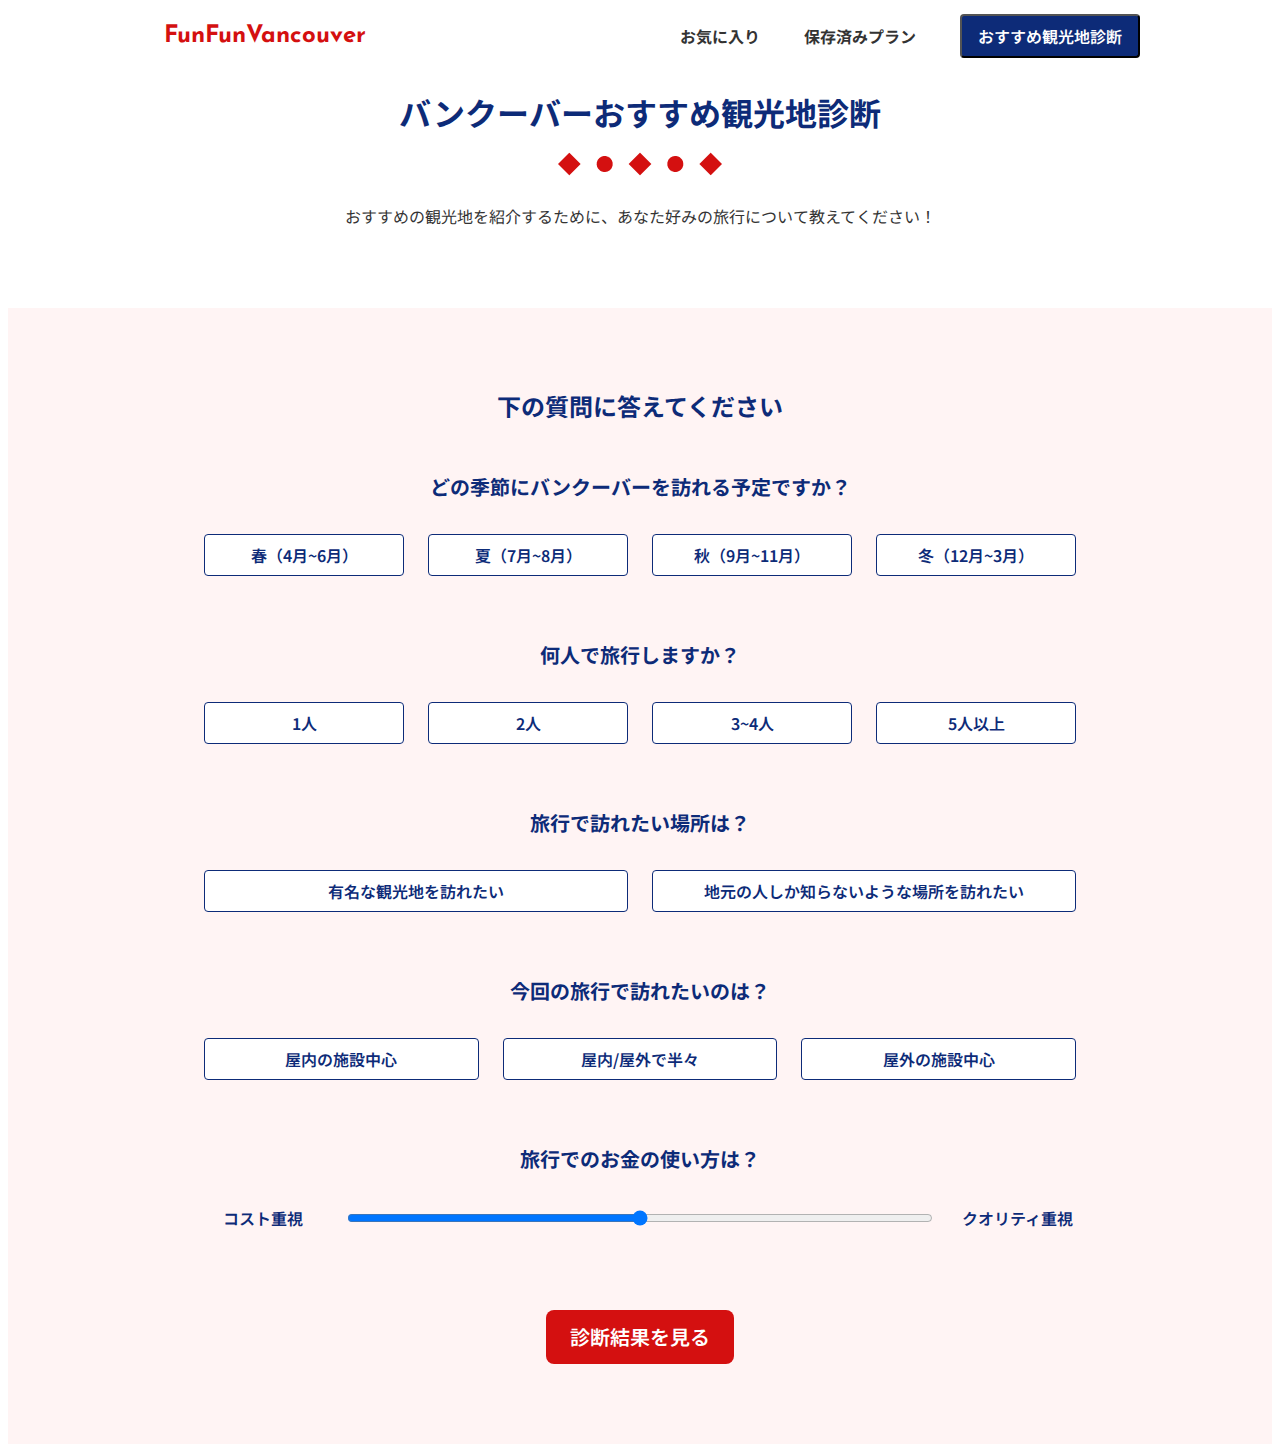
==== index.html @ cf5dabcc "課題アップロード" ====
<!DOCTYPE html>
<html lang="ja">
<head>
    <meta charset="UTF-8">
    <meta name="viewport" content="width=device-width, initial-scale=1.0">
    <title>FunFunVancouver</title>
    <link rel="stylesheet" href="style.css">
    <script src="https://ajax.googleapis.com/ajax/libs/jquery/3.4.1/jquery.min.js"></script>
    <link rel="stylesheet" href="https://cdnjs.cloudflare.com/ajax/libs/font-awesome/6.0.0-beta3/css/all.min.css">
    <link rel="preconnect" href="https://fonts.googleapis.com">
    <link rel="preconnect" href="https://fonts.googleapis.com">
    <link rel="preconnect" href="https://fonts.gstatic.com" crossorigin>
    <link href="https://fonts.googleapis.com/css2?family=Josefin+Sans:ital,wght@0,100..700;1,100..700&family=Noto+Sans+JP:wght@100..900&display=swap" rel="stylesheet">
</head>
<body>
    
    <header>
        <div class="header-container">
            <div class="logo">FunFunVancouver</div>
            <div class="links">
                <a href="" id="fav" class="menu">お気に入り</a>
                <a href="" id="save" class="menu">保存済みプラン</a>
                <button class="blue-btn sm">おすすめ観光地診断</button>
            </div>
        </div>
    </header>

    <main class="section">
        <div class="heading-area">
            <h2>バンクーバーおすすめ観光地診断</h2>
            <img src="img/line.png" alt="" class="underline">
        </div>
        <div class="container">
            <p>おすすめの観光地を紹介するために、あなた好みの旅行について教えてください！</p>
        </div>
    </main>

    <div>
        <div id="diagnosis" class="section">
            <h3>下の質問に答えてください</h3>
            <div class="questions">
                <div id="season" class="question">
                    <h4>どの季節にバンクーバーを訪れる予定ですか？</h4>
                    <div class="answers">
                        <button id="spring" class="season-answer white-btn sm">春（4月~6月）</button>
                        <button id="summer" class="season-answer white-btn sm">夏（7月~8月）</button>
                        <button id="fall" class="season-answer white-btn sm">秋（9月~11月）</button>
                        <button id="winter" class="season-answer white-btn sm">冬（12月~3月）</button>
                    </div>
                </div>
                <div id="number" class="question">
                    <h4>何人で旅行しますか？</h4>
                    <div class="answers">
                        <button id="1" class="number-answer white-btn sm">1人</button>
                        <button id="2" class="number-answer white-btn sm">2人</button>
                        <button id="3-4" class="number-answer white-btn sm">3~4人</button>
                        <button id="5" class="number-answer white-btn sm">5人以上</button>
                    </div>
                </div>
                <div id="popularity" class="question">
                    <h4>旅行で訪れたい場所は？</h4>
                    <div class="answers">
                        <button id="popular" class="popularity-answer white-btn sm">有名な観光地を訪れたい</button>
                        <button id="local" class="popularity-answer white-btn sm">地元の人しか知らないような場所を訪れたい</button>
                    </div>
                </div>
                <div id="inout" class="question">
                    <h4>今回の旅行で訪れたいのは？</h4>
                    <div class="answers">
                        <button id="indoor" class="inout-answer white-btn sm">屋内の施設中心</button>
                        <button id="both" class="inout-answer white-btn sm">屋内/屋外で半々</button>
                        <button id="outdoor" class="inout-answer white-btn sm">屋外の施設中心</button>
                    </div>
                </div>
                <div id="cost" class="question">
                    <h4>旅行でのお金の使い方は？</h4>
                    <div class="answers">
                        <p class="label">コスト重視</p>
                        <input type="range" id="inputSlideBar" min="-2" max="2" step="1" class="cost-answer">
                        <p class="label">クオリティ重視</p>
                        <!-- <span id="sliderValue">0</span> スライダーの値を表示するための要素 -->
                    </div>
                </div>
            </div>
            <button id="send" class="red-btn md">診断結果を見る</button>
        </div>
    </div>
    <div id="results" class="results">
        <div class="result-title section">
            <div class="heading-area">
                <h2>バンクーバーおすすめ観光地診断結果</h2>
                <img src="img/line.png" alt="" class="underline">
            </div>
            <div class="container">
                <p>診断の結果、あなたにぴったりの観光地が <span id="hit">0</span> 件見つかりました！<br>気に入った観光地は、ハートマークを押して「お気に入り」に登録してください。</p>
            </div>
            <button id="reset" class="red-btn md">診断をやり直す</button>
        </div>

        <div class="results-area section">
            <div class="landmarks">
                <h3>観光スポット・有名建造物</h3>

                <div class="result-cards">

                    <div target="_blank" id="01" class="card">
                        <div class="photo-container">
                            <a href="https://maps.app.goo.gl/XJJSdgzW3j1LAUxw6" target="_blank">
                                <img src="img/01.jpeg" alt="" class="photo">
                            </a>
                        </div>
                        <div class="text-area">
                            <a href="https://maps.app.goo.gl/XJJSdgzW3j1LAUxw6" target="_blank">
                                <h5>スタンレーパーク</h5>
                            </a>
                            <p class="explanation"></p>説明文を入れる</p>
                            <i class="fa-regular fa-heart fa-lg"></i>
                        </div>
                    </div>

                    <div target="_blank" id="02" class="card">
                        <div class="photo-container">
                            <a href="https://maps.app.goo.gl/cJMAR6Ba4x7w5reG6" target="_blank">
                                <img src="img/02.jpeg" alt="" class="photo">
                            </a>
                        </div>
                        <div class="text-area">
                            <a href="https://maps.app.goo.gl/cJMAR6Ba4x7w5reG6" target="_blank">
                                <h5>グランビルアイランド</h5>
                            </a>
                            <p class="explanation"></p>説明文を入れる</p>
                            <i class="fa-regular fa-heart fa-lg"></i>
                        </div>
                    </div>

                    <div target="_blank" id="03" class="card">
                        <div class="photo-container">
                            <a href="https://maps.app.goo.gl/7cHusRfnnLgpP7Nz5" target="_blank">
                                <img src="img/03.jpg" alt="" class="photo">
                            </a>
                        </div>
                        <div class="text-area">
                            <a href="https://maps.app.goo.gl/7cHusRfnnLgpP7Nz5" target="_blank">
                                <h5>グラウスマウンテン</h5>
                            </a>
                            <p class="explanation"></p>説明文を入れる</p>
                            <i class="fa-regular fa-heart fa-lg"></i>
                        </div>
                    </div>

                    <div target="_blank" id="04" class="card">
                        <div class="photo-container">
                            <a href="https://maps.app.goo.gl/YA7b1hF8b9wbeeybA" target="_blank">
                                <img src="img/04.jpeg" alt="" class="photo">
                            </a>
                        </div>
                        <div class="text-area">
                            <a href="https://maps.app.goo.gl/YA7b1hF8b9wbeeybA" target="_blank">
                                <h5>ギャスタウン</h5>
                            </a>
                            <p class="explanation"></p>説明文を入れる</p>
                            <i class="fa-regular fa-heart fa-lg"></i>
                        </div>
                    </div>

                    <div target="_blank" id="05" class="card">
                        <div class="photo-container">
                            <a href="https://maps.app.goo.gl/e4futCwbcYMM9DxZ9" target="_blank">
                                <img src="img/05.jpeg" alt="" class="photo">
                            </a>
                        </div>
                        <div class="text-area">
                            <a href="https://maps.app.goo.gl/e4futCwbcYMM9DxZ9" target="_blank">
                                <h5>キャピラノ吊橋公園</h5>
                            </a>
                            <p class="explanation"></p>説明文を入れる</p>
                            <i class="fa-regular fa-heart fa-lg"></i>
                        </div>
                    </div>

                    <div target="_blank" id="06" class="card">
                        <div class="photo-container">
                            <a href="https://maps.app.goo.gl/XJJSdgzW3j1LAUxw6" target="_blank">
                                <img src="img/06.jpeg" alt="" class="photo">
                            </a>
                        </div>
                        <div class="text-area">
                            <a href="https://maps.app.goo.gl/XJJSdgzW3j1LAUxw6" target="_blank">
                                <h5>バンクーバー水族館</h5>
                            </a>
                            <p class="explanation"></p>説明文を入れる</p>
                            <i class="fa-regular fa-heart fa-lg"></i>
                        </div>
                    </div>

                    <div target="_blank" id="07" class="card">
                        <div class="photo-container">
                            <a href="https://maps.app.goo.gl/SdhEVfvVFZbCuA3k6" target="_blank">
                                <img src="img/07.jpg" alt="" class="photo">
                            </a>
                        </div>
                        <div class="text-area">
                            <a href="https://maps.app.goo.gl/SdhEVfvVFZbCuA3k6" target="_blank">
                                <h5>サイエンスワールド</h5>
                            </a>
                            <p class="explanation"></p>説明文を入れる</p>
                            <i class="fa-regular fa-heart fa-lg"></i>
                        </div>
                    </div>

                    <div target="_blank" id="08" class="card">
                        <div class="photo-container">
                            <a href="https://maps.app.goo.gl/iu1g3Yu4DLtqGYPN6" target="_blank">
                                <img src="img/08.jpeg" alt="" class="photo">
                            </a>
                        </div>
                        <div class="text-area">
                            <a href="https://maps.app.goo.gl/iu1g3Yu4DLtqGYPN6" target="_blank">
                                <h5>クイーンエリザベス公園</h5>
                            </a>
                            <p class="explanation"></p>説明文を入れる</p>
                            <i class="fa-regular fa-heart fa-lg"></i>
                        </div>
                    </div>

                    <div target="_blank" id="09" class="card">
                        <div class="photo-container">
                            <a href="https://maps.app.goo.gl/yZom97yJSFiwLPYu6" target="_blank">
                                <img src="img/09.jpeg" alt="" class="photo">
                            </a>
                        </div>
                        <div class="text-area">
                            <a href="https://maps.app.goo.gl/yZom97yJSFiwLPYu6" target="_blank">
                                <h5>ライトハウスパーク</h5>
                            </a>
                            <p class="explanation"></p>説明文を入れる</p>
                            <i class="fa-regular fa-heart fa-lg"></i>
                        </div>
                    </div>

                    <div target="_blank" id="10" class="card">
                        <div class="photo-container">
                            <a href="https://maps.app.goo.gl/sTX2BWvFrswKT4Ww6" target="_blank">
                                <img src="img/10.jpeg" alt="" class="photo">
                            </a>
                        </div>
                        <div class="text-area">
                            <a href="https://maps.app.goo.gl/sTX2BWvFrswKT4Ww6" target="_blank">
                                <h5>バンクーバー展望台</h5>
                            </a>
                            <p class="explanation"></p>説明文を入れる</p>
                            <i class="fa-regular fa-heart fa-lg"></i>
                        </div>
                    </div>
                </div>
            </div>
        </div>
    </div>


    <script>

        $(document).ready(function() {

        //----------------------ここから見た目の装飾系----------------------
        //ボタンのクリックアクション
        $('.season-answer').click(function() {
            $('.season-answer').removeClass('selected'); // すべてのボタンからselectedクラスを削除
            $(this).addClass('selected'); // クリックされたボタンにselectedクラスを追加
        });
        $('.number-answer').click(function() {
            $('.number-answer').removeClass('selected'); // すべてのボタンからselectedクラスを削除
            $(this).addClass('selected'); // クリックされたボタンにselectedクラスを追加
        });
        $('.popularity-answer').click(function() {
            $('.popularity-answer').removeClass('selected'); // すべてのボタンからselectedクラスを削除
            $(this).addClass('selected'); // クリックされたボタンにselectedクラスを追加
        });
        $('.inout-answer').click(function() {
            $('.inout-answer').removeClass('selected'); // すべてのボタンからselectedクラスを削除
            $(this).addClass('selected'); // クリックされたボタンにselectedクラスを追加
        });

        //お気に入りアイコンのクリックアクション
        $(".fa-heart").on("click", function(){
            $(this).toggleClass("fa-regular fa-solid");
        });


        
        //----------------------ここからフィルタリング機能----------------------
        //1.配列を定義
        const array = [
            { no: '01', name: 'スタンレーパーク', seasons: [{ season: "spring" }, { season: "summer" }, { season: "fall" }], numbers: [{ number: "1" }, { number: "2" }, { number: "3-4" }, {number: "5"}], popularity: 'popular', inout: "outdoor", cost: '-2' },
            { no: '02', name: 'グランビルアイランド', seasons: [{ season: "spring" }, { season: "summer" }, { season: "fall" }, { season: "winter" }], numbers: [{ number: "1" }, { number: "2" }, { number: "3-4" }, {number: "5"}], popularity: 'popular', inout: "both", cost: '-2' },
            { no: '03', name: 'グラウスマウンテン', seasons: [{ season: "spring" }, { season: "summer" }, { season: "fall" }], numbers: [{ number: "1" }, { number: "2" }, { number: "3-4" }, {number: "5"}], popularity: 'local', inout: "outdoor", cost: '2' },
            { no: '04', name: 'ギャスタウン', seasons: [{ season: "spring" }, { season: "summer" }, { season: "fall" }, { season: "winter" }], numbers: [{ number: "1" }, { number: "2" }, { number: "3-4" }, {number: "5"}], popularity: 'popular', inout: "both", cost: '-2' },
            { no: '05', name: 'キャピラノ吊橋公園', seasons: [{ season: "spring" }, { season: "summer" }, { season: "fall" }], numbers: [{ number: "1" }, { number: "2" }, { number: "3-4" }, {number: "5"}], popularity: 'popular', inout: "outdoor", cost: '2' },
            { no: '06', name: 'バンクーバー水族館', seasons: [{ season: "spring" }, { season: "summer" }, { season: "fall" }, { season: "winter" }], numbers: [{ number: "1" }, { number: "2" }, { number: "3-4" }, {number: "5"}], popularity: 'local', inout: "indoor", cost: '1' },
            { no: '07', name: 'サイエンスワールド', seasons: [{ season: "spring" }, { season: "summer" }, { season: "fall" }, { season: "winter" }], numbers: [{ number: "1" }, { number: "2" }, { number: "3-4" }, {number: "5"}], popularity: 'local', inout: "indoor", cost: '1' },
            { no: '08', name: 'クイーンエリザベス公園', seasons: [{ season: "spring" }, { season: "summer" }, { season: "fall" }], numbers: [{ number: "1" }, { number: "2" }, { number: "3-4" }, {number: "5"}], popularity: 'popular', inout: "outdoor", cost: '-2' },
            { no: '09', name: 'ライトハウスパーク', seasons: [{ season: "spring" }, { season: "summer" }, { season: "fall" }], numbers: [{ number: "1" }, { number: "2" }, { number: "3-4" }, {number: "5"}], popularity: 'local', inout: "outdoor", cost: '-2' },
            { no: '10', name: 'バンクーバー展望台', seasons: [{ season: "spring" }, { season: "summer" }, { season: "fall" }, { season: "winter" }], numbers: [{ number: "1" }, { number: "2" }, { number: "3-4" }, {number: "5"}], popularity: 'popular', inout: "indoor", cost: '1' },
        ];

        //2.フィルターを関数化
        let seasonSelected = "";
        let numberSelected = "";
        let popularitySelected = "";
        let inoutSelected = "";
        let costSelected = "";

        function filterBySeason(season) {
            seasonSelected = array.filter(item => item.seasons.some(s => s.season === season));
            console.log(seasonSelected);
        }

        function filterByNumber(number) {
            numberSelected = array.filter(n => n.numbers && n.numbers.some(s => s.number === number));
            console.log(numberSelected);
        }

        function filterByPopularity(popularity) {
            popularitySelected = array.filter(item => item.popularity === popularity);
            console.log(popularitySelected);
        }

        function filterByInOut(inout) {
            inoutSelected = array.filter(item => {
                if (inout === "indoor") {
                    return item.inout === "indoor" || item.inout === "both";
                } else if (inout === "outdoor") {
                    return item.inout === "outdoor" || item.inout === "both";
                } else {
                    return item.inout === "outdoor" || "both" || "indoor";
                }
            });
            console.log(inoutSelected);
        }

        function filterByCost(cost) {
            const numericCost = parseInt(cost, 10); // 文字列のコスト値を数値に変換
            costSelected = array.filter(item => parseInt(item.cost, 10) <= numericCost); // 数値に変換されたコスト値以下の全アイテムをフィルタリング
            console.log(costSelected); // フィルタリングされた結果をコンソールに出力
        }

        //3.クリックイベントを追加
        $(".season-answer").on("click", function() {
            filterBySeason(this.id);
        });

        $(".number-answer").on("click", function() {
            filterByNumber(this.id);
        });

        $(".popularity-answer").on("click", function() {
            filterByPopularity(this.id);
        });

        $(".inout-answer").on("click", function() {
            filterByInOut(this.id);
        });

        $("#inputSlideBar").on("input", function() {
            let inputValue = $(this).val();
            $("#sliderValue").text(inputValue);
            filterByCost(inputValue);
        });

        //4.診断結果の配列を作る
        $("#send").on("click", function() {
            $('#results').slideDown();
            let filteredArray = array.filter(item => 
                (seasonSelected.includes(item) || !seasonSelected.length) &&
                (numberSelected.includes(item) || !numberSelected.length) &&
                (popularitySelected.includes(item) || !popularitySelected.length) &&
                (inoutSelected.includes(item) || !inoutSelected.length) &&
                (costSelected.includes(item) || !costSelected.length)
            );

            console.log(filteredArray);
            var n = filteredArray.length;
            $("#hit").html(n);

            $(".card").css("display", "none"); // 全てのカードを非表示にする
            for (let i = 0; i < n; i++) {
                $(`#${filteredArray[i].no}`).css("display", "block"); // filteredArrayに含まれる要素のみ表示する
            }
            $('html, body').animate({
                scrollTop: $('#results').offset().top
            }, 500);
        });

        //----------------------ここから診断結果リセット----------------------
        $("#reset").on("click", function(){
            // すべてのボタンからselectedクラスを削除
            $('.season-answer').removeClass('selected');
            $('.number-answer').removeClass('selected');
            $('.popularity-answer').removeClass('selected');
            $('.inout-answer').removeClass('selected');
            
            // スライダーの値をリセット
            $('#inputSlideBar').val(0);

            $('#results').slideUp(500, function() { // #resultsエリアをスライドアップして隠す
            $('html, body').animate({ scrollTop: 0 }, 500); // トップに遷移する処理
        });
        })
    
    });

        
    </script>
</body>
</html>
---- style.css ----
h1 {
    font-family: "Noto Sans JP", sans-serif;
    font-size: 48px;
    line-height: 150%;
    text-align: center;
    color: #0D2B78;
    margin: 0;
}
h2 {
    font-family: "Noto Sans JP", sans-serif;
    font-size: 32px;
    line-height: 150%;
    text-align: center;
    color: #0D2B78;
    margin: 0;
}
h3 {
    font-family: "Noto Sans JP", sans-serif;
    font-size: 24px;
    line-height: 150%;
    text-align: center;
    color: #0D2B78;
    margin: 0;
}
h4 {
    font-family: "Noto Sans JP", sans-serif;
    font-size: 20px;
    line-height: 150%;
    text-align: center;
    color: #0D2B78;
    margin: 0;
}
h5 {
    font-family: "Noto Sans JP", sans-serif;
    font-size: 18px;
    line-height: 150%;
    color: #0D2B78;
    margin: 0;
}
p {
    font-family: "Noto Sans JP", sans-serif;
    font-size: 16px;
    line-height: 150%;
    text-align: center;
    color: #333333;
    margin: 0;
}
.caption {
    font-family: "Noto Sans JP", sans-serif;
    font-size: 12px;
    line-height: 150px;
    color: #333333;
}


header {
    position: fixed; /*** ← fixedで固定 ***/
    top: 0; 
    left: 0; 
    width: 100%;
    height: 72px;
    align-items: center;
    background-color: white;
}
.header-container {
    margin: 0 auto;
    padding: 14px;
    max-width: 1000px;
    display: flex;
    justify-content: space-between;
    align-items: center;
}
.logo {
    font-size: 24px;
    font-weight: 700;
    color: #D41010;
    font-family: "Josefin Sans", sans-serif;
    margin: 0 24px;
}
a {
    font-family: "Noto Sans JP", sans-serif;
    text-decoration: none;
    color: #333333;
    margin-right: 40px;
}
.menu {
    font-size: 16px;
    line-height: 150%;
    font-weight: 700;
}

button:hover {
    cursor: pointer;
}
.blue-btn {
    font-family: "Noto Sans JP", sans-serif;
    color: white;
    background-color: #0D2B78;
}
.white-btn {
    font-family: "Noto Sans JP", sans-serif;
    color: #0D2B78;
    background-color: white;
    border: solid #0D2B78 1px;
}
.red-btn {
    font-family: "Noto Sans JP", sans-serif;
    color: white;
    background-color: #D41010;
    display: block;
    margin: auto;
    margin-top: 80px;
}
.sm {
    font-weight: 600;
    font-size: 16px;
    line-height: 150%;
    padding: 8px 16px;
    border-radius: 4px;
}
.sm:hover {
    opacity: 70%;
}
.md {
    font-weight: 600;
    font-size: 20px;
    line-height: 150%;
    padding: 12px 24px;
    border-radius: 8px;
    border: none;
}
.md:hover {
    opacity: 70%;
}
/* 選択されたボタンのスタイル */
.selected {
    background-color: #0D2B78; /* 好みの色に変更 */
    color: #fff; /* テキスト色も変更 */
}


#diagnosis {
    margin: auto;
    background-color: #FFF4F4;
}
.heading-area {
    text-align: center;
    gap: 16px;
    margin-bottom: 24px;
}
.underline {
    margin-top: 16px;
}
.section {
    padding: 80px 40px;
}
.questions {
    max-width: 872px;
    margin: 48px auto;
     padding: 0 24px;
}
.question {
    width: 100%;
    margin-bottom: 64px;
}
.answers {
    margin-top: 32px;
    gap: 24px;
    display: flex;
}

.season-answer, .number-answer {
    width: 25%;
}
.popularity-answer {
    width: 50%;
}
.inout-answer {
    width: 33%;
}
.cost-answer {
    width: 600px;
}
.label {
    width: 120px;
    font-weight: 600;
    color: #0D2B78;
}

#results {
    display: none;
}
.results-area {
    background-color: #FFF4F4;
}
#hit {
    font-weight: 600;
    font-size: 20px;
    color: #D41010;
}
.result-cards {
    width: 1000px;
    margin: auto;
    margin-top: 64px;
    display: grid;
    grid-template-columns: 30% 30% 30%;
    grid-template-rows: 362px 362px;
    gap: 40px;
    justify-content: space-between
}
.card {
    width: 100%;
    height: 362px;
    background-color: white;
    border-radius: 8px;
    overflow: hidden;
    position: relative;
    box-shadow: 0px 4px 8px 3px rgba(0, 0, 0, 0.15), 0px 1px 3px 0px rgba(0, 0, 0, 0.30);
}
.card:hover {
    box-shadow: 0px 0px 0px 0px rgba(0, 0, 0, 0.15), 0px 1px 3px 0px rgba(0, 0, 0, 0.30);
}
.text-area {
    padding: 16px;
    gap: 16px;
    display: flex;
    flex-direction: column;
    align-items: flex-start;
}
.explanation {
    text-align: left;
}
.photo-container {
    height: 196px;
    width: 100%;
    overflow: hidden;
}
.photo {
    height: 196px;
    width: 100%;
    align-self: stretch;
    border-radius: 8px 8px 0px 0px;
    transition: transform .6s ease; /* ゆっくり変化させる */
}
.card:hover .photo {
    transform: scale(1.2); /* 拡大 */
}
.photo:hover {
    opacity: 70%;
}
h5:hover{
    text-decoration: underline;
}

.fa-heart {
    position: absolute;
    right: 16px;
    bottom: 138px; 
}
.fa-heart:hover {
    cursor: pointer;
}
.fa-solid {
    color: #D41010;

}
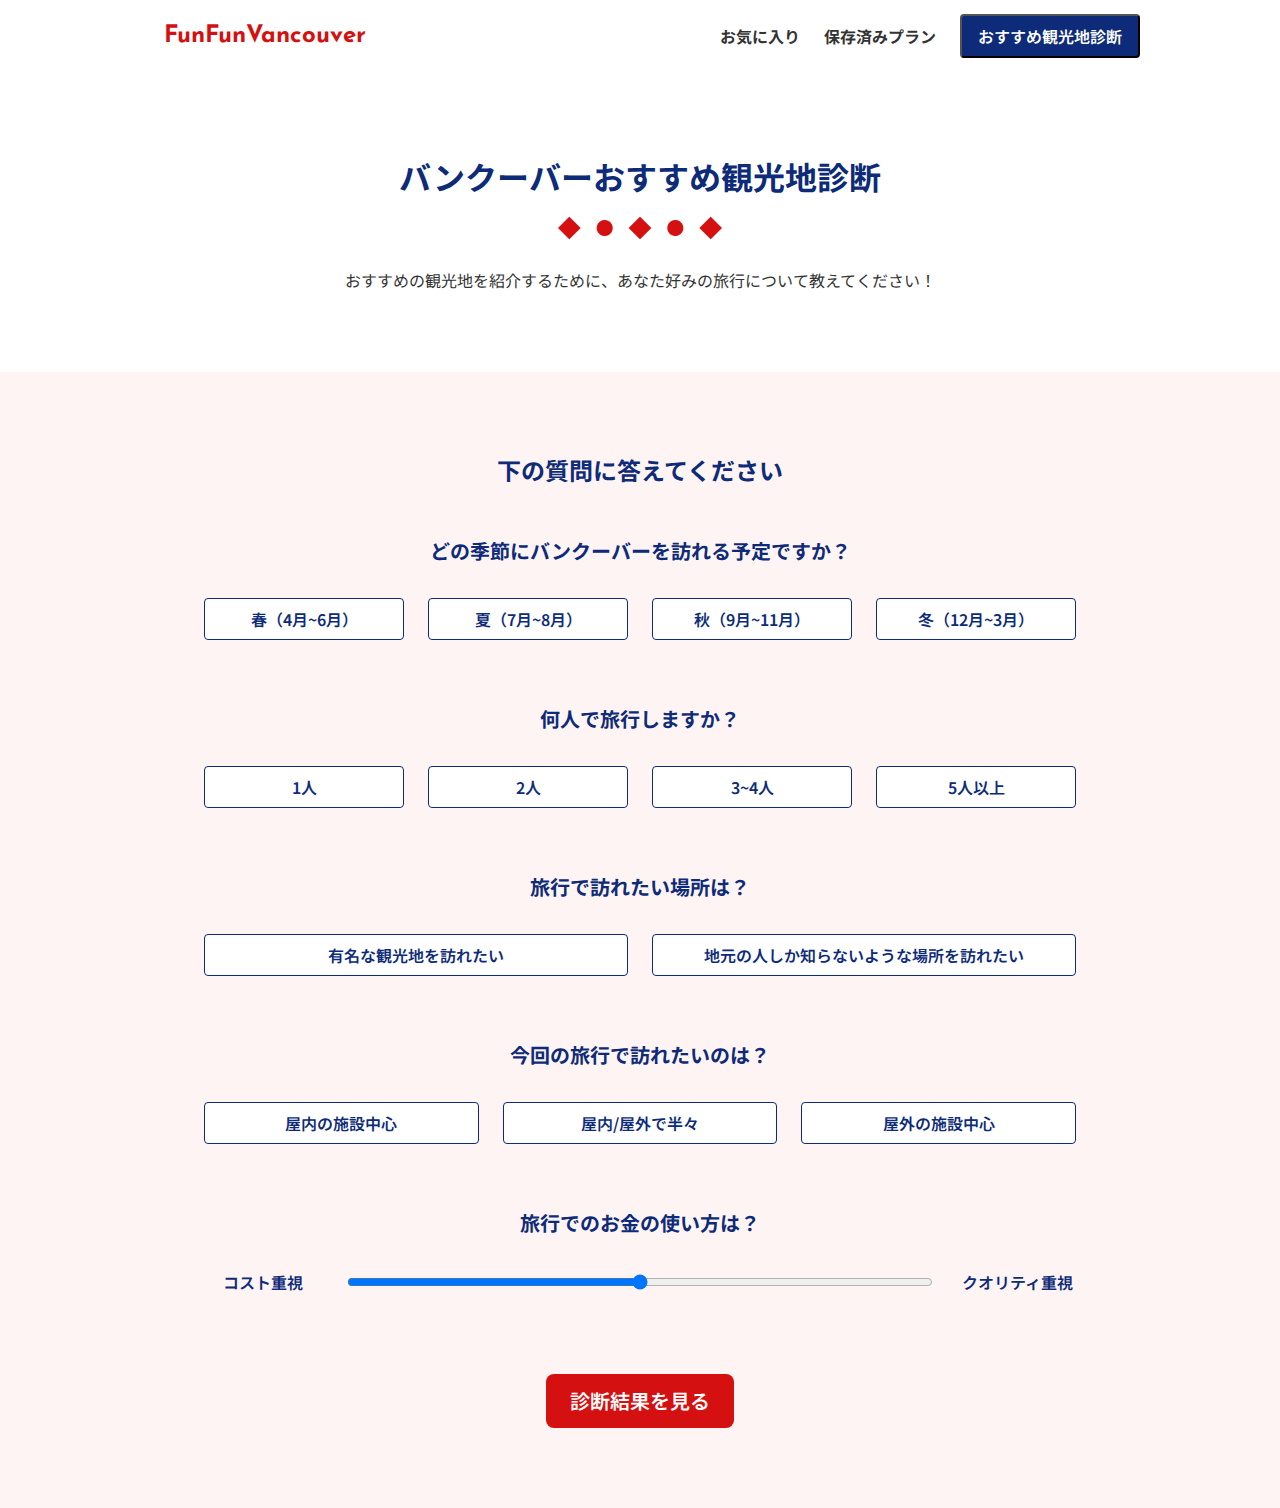
==== commit f17b5a7f: "お気に入り機能の追加（途中）" ====
--- a/index.html
+++ b/index.html
@@ -16,9 +16,16 @@
     
     <header>
         <div class="header-container">
-            <div class="logo">FunFunVancouver</div>
+            <a href="index.html">
+                <div class="logo">FunFunVancouver</div>
+            </a>
             <div class="links">
-                <a href="" id="fav" class="menu">お気に入り</a>
+                <div id="fav" class="menu">
+                    <a href="fav.html" id="">お気に入り</a>
+                    <div id="fav_count" class="">
+                        <p class="caption">0</p>
+                    </div>
+                </div>
                 <a href="" id="save" class="menu">保存済みプラン</a>
                 <button class="blue-btn sm">おすすめ観光地診断</button>
             </div>
@@ -282,8 +289,24 @@
         });
 
         //お気に入りアイコンのクリックアクション
+        let fav = 0;
         $(".fa-heart").on("click", function(){
             $(this).toggleClass("fa-regular fa-solid");
+            // アイコンが「fa-solid」に変更されたときだけ、お気に入りの数を増やす
+            if ($(this).hasClass("fa-solid")) {
+                fav++;
+            } else {
+                fav--;
+            }
+
+            if (fav>0){
+                $("#fav_count").css("display", "block");
+                $("#fav_count p").html(fav);
+            } else {
+                $("#fav_count").css("display", "none");
+            }
+            
+            console.log(fav);
         });
 
 
--- a/style.css
+++ b/style.css
@@ -48,11 +48,16 @@
 .caption {
     font-family: "Noto Sans JP", sans-serif;
     font-size: 12px;
-    line-height: 150px;
-    color: #333333;
-}
-
-
+    line-height: 120%;
+    color: white;
+}
+
+body {
+    margin: 0px;
+}
+main {
+    margin-top: 72px;
+}
 header {
     position: fixed; /*** ← fixedで固定 ***/
     top: 0; 
@@ -61,6 +66,7 @@
     height: 72px;
     align-items: center;
     background-color: white;
+    z-index: 1;
 }
 .header-container {
     margin: 0 auto;
@@ -72,22 +78,42 @@
 }
 .logo {
     font-size: 24px;
+    line-height: 100%;
     font-weight: 700;
     color: #D41010;
     font-family: "Josefin Sans", sans-serif;
     margin: 0 24px;
 }
+.links {
+    display: flex;
+    align-items: center;
+}
 a {
     font-family: "Noto Sans JP", sans-serif;
     text-decoration: none;
     color: #333333;
-    margin-right: 40px;
 }
 .menu {
     font-size: 16px;
     line-height: 150%;
     font-weight: 700;
-}
+    margin-right: 24px;
+}
+#fav_count {
+    width: 16px;
+    height: 16px;
+    text-align: center;
+    background-color: #D41010;
+    color: #fff;
+    align-items: center;
+    border-radius: 8px;
+    display: none;
+}
+#fav {
+    display: flex;
+
+}
+
 
 button:hover {
     cursor: pointer;
@@ -266,3 +292,8 @@
 }
 
 
+/* -----------------ここからfav/html用のCSS----------------- */
+
+.top {
+    margin-top: 72px;
+}